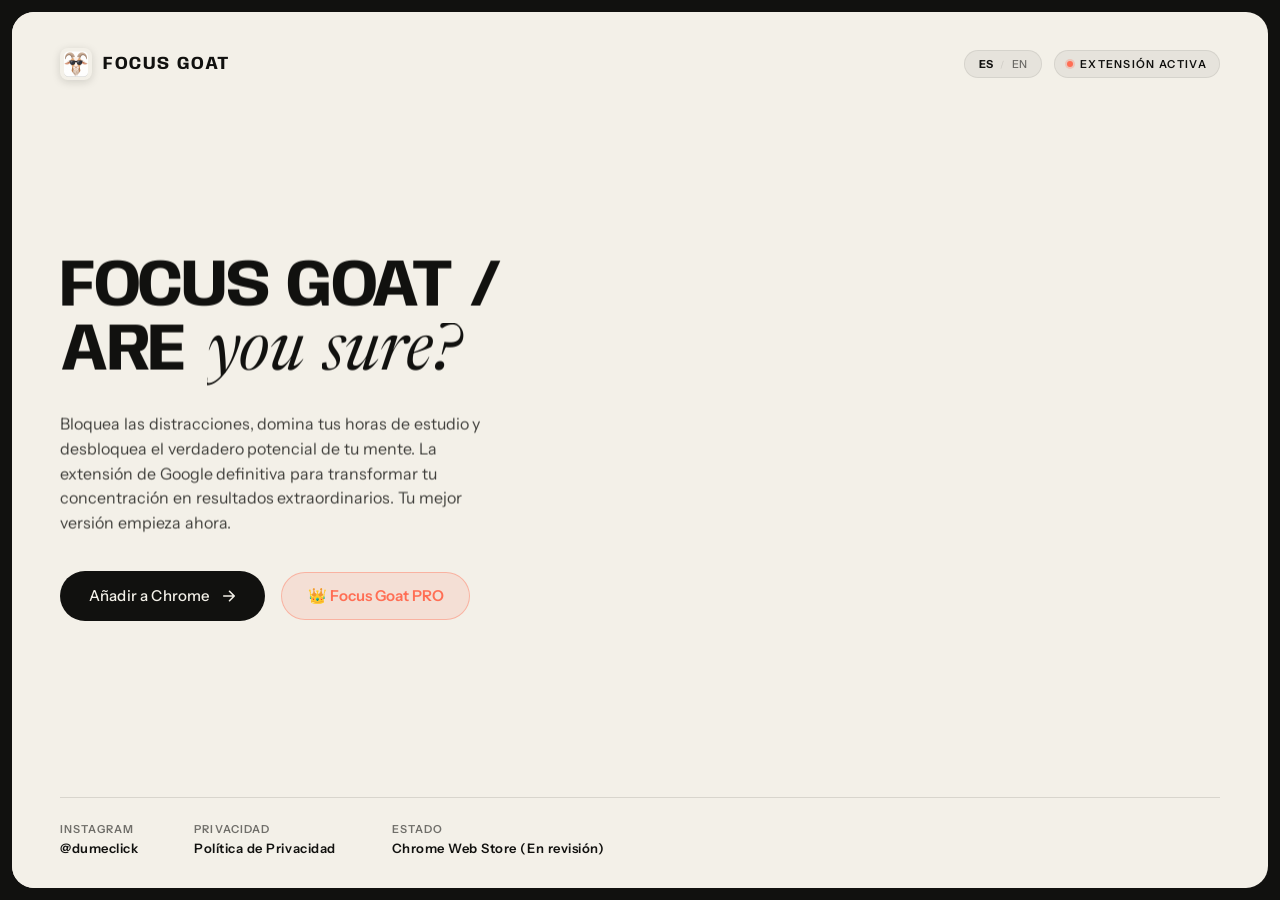
==== index.html @ 3cc32886 "feat: initial commit for Focus Goat landing page and Netlify deployment" ====
<!DOCTYPE html>
<html lang="es">
<head>
  <meta charset="UTF-8">
  <meta name="viewport" content="width=device-width, initial-scale=1.0">
  <title>Focus Goat — Extensión de Google para Concentración y Estudio</title>
  <meta name="description" content="Focus Goat: La extensión de Google definitiva para centrarse estudiando, eliminar distracciones y dominar tu productividad académica.">

  <!-- Fuentes tipográficas -->
  <link rel="preconnect" href="https://fonts.googleapis.com">
  <link rel="preconnect" href="https://fonts.gstatic.com" crossorigin>
  <link rel="stylesheet" href="https://fonts.googleapis.com/css2?family=Instrument+Sans:ital,wdth,wght@0,75..100,400..700&amp;display=swap">
  <link rel="stylesheet" href="https://fonts.googleapis.com/css2?family=Anybody:ital,wdth,wght@0,75..125,400..700&amp;display=swap">
  <link rel="stylesheet" href="https://fonts.googleapis.com/css2?family=Newsreader:ital,wght@1,400&amp;display=swap">

  <link rel="icon" type="image/png" href="media/logo.png">
  <link rel="stylesheet" href="style.css">
</head>
<body>

  <!-- Contenedor exterior con margen de 12px y radio de 22px -->
  <main class="hero-frame" id="hero">

    <!-- Capa multimedia: video en bucle de goat-animacion -->
    <div class="hero-media-container" aria-hidden="true">
      <video
        class="hero-video"
        autoplay
        muted
        loop
        playsinline
        preload="auto"
      >
        <source src="media/goat-animacion.mp4" type="video/mp4">
        <source src="/media/goat-animacion.mp4" type="video/mp4">
      </video>
    </div>

    <!-- Fade marfil localizado exclusivamente detrás del texto izquierdo, sin lavar el resto del video -->
    <div class="hero-fade-scrim" aria-hidden="true"></div>

    <!-- Contenido editorial interactivo -->
    <div class="hero-content">

      <!-- Navegación mínima superior -->
      <header class="section-nav hero-nav">
        <div class="nav-brand">
          <img src="media/logo.png" alt="Focus Goat Logo" class="brand-logo-img">
          <span class="brand-name">FOCUS GOAT</span>
        </div>
        <div class="nav-meta">
          <div class="lang-switcher" role="group" aria-label="Selección de idioma">
            <button type="button" class="lang-btn is-active" data-lang="es">ES</button>
            <span class="lang-divider">/</span>
            <button type="button" class="lang-btn" data-lang="en">EN</button>
          </div>
          <span class="status-indicator">
            <span class="status-dot"></span>
            <span data-i18n="status">EXTENSIÓN ACTIVA</span>
          </span>
        </div>
      </header>

      <!-- Bloque principal de texto a la izquierda -->
      <div class="hero-body">
        <div class="hero-editorial-block">
          <h1 class="section-title hero-title" data-stagger-text data-stagger-divide="word" data-stagger-delay="0.15">
            FOCUS GOAT /<br>
            ARE <em>you sure?</em>
          </h1>
          <p class="section-copy hero-description" data-stagger-text data-stagger-divide="word" data-stagger-delay="0.35" data-i18n="description">
            Bloquea las distracciones, domina tus horas de estudio y desbloquea el verdadero potencial de tu mente. La extensión de Google definitiva para transformar tu concentración en resultados extraordinarios. Tu mejor versión empieza ahora.
          </p>
          <div class="hero-actions">
            <button type="button" class="hero-button" id="btnOpenInstallModal">
              <span data-i18n="cta">Añadir a Chrome</span>
              <svg class="button-arrow" width="14" height="14" viewBox="0 0 14 14" fill="none" xmlns="http://www.w3.org/2000/svg" aria-hidden="true">
                <path d="M1.75 7H12.25M12.25 7L7.5 2.25M12.25 7L7.5 11.75" stroke="currentColor" stroke-width="1.6" stroke-linecap="round" stroke-linejoin="round"/>
              </svg>
            </button>
            <a href="https://oliverrc8.gumroad.com/l/focusgoat?wanted=true" target="_blank" rel="noopener noreferrer" class="hero-button-pro">
              <span>👑 Focus Goat PRO</span>
            </a>
          </div>
        </div>
      </div>

      <!-- Borde inferior con telemetría y datos técnicos -->
      <footer class="hero-footer section-copy">
        <div class="telemetry-item">
          <span class="telemetry-label">Instagram</span>
          <a href="https://instagram.com/dumeclick" target="_blank" rel="noopener noreferrer" class="telemetry-value" style="text-decoration: none; color: inherit;">@dumeclick</a>
        </div>
        <div class="telemetry-item">
          <span class="telemetry-label">Privacidad</span>
          <a href="privacy.html" class="telemetry-value" style="text-decoration: none; color: inherit;">Política de Privacidad</a>
        </div>
        <div class="telemetry-item">
          <span class="telemetry-label">Estado</span>
          <span class="telemetry-value">Chrome Web Store (En revisión)</span>
        </div>
      </footer>

    </div>

    <!-- Modal Guía de Instalación Rápida -->
    <div class="install-modal hidden" id="installModal" role="dialog" aria-modal="true" aria-hidden="true">
      <div class="install-modal-backdrop" id="modalBackdrop"></div>
      <div class="install-modal-card">
        <button type="button" class="modal-close" id="btnCloseModal" aria-label="Cerrar modal">&times;</button>
        <div class="modal-top-row">
          <img src="media/logo.png" alt="Focus Goat" class="modal-logo-img">
          <div class="modal-badge">TIENDA OFICIAL</div>
        </div>
        <h2 class="modal-title">Instalar Focus Goat</h2>
        <div class="install-steps">
          <div class="step-item">
            <span class="step-number">1</span>
            <div class="step-content">
              <strong>Chrome Web Store</strong>
              <p>La extensión se encuentra actualmente en revisión final por parte de Google y estará disponible en breves días para instalación directa en un clic.</p>
            </div>
          </div>
          <div class="step-item">
            <span class="step-number">2</span>
            <div class="step-content">
              <strong>Versión de Desarrollo / Código</strong>
              <p>Puedes consultar el código o clonar el repositorio oficial desde GitHub para probarla hoy mismo.</p>
            </div>
          </div>
          <div class="step-item">
            <span class="step-number">3</span>
            <div class="step-content">
              <strong>Acceso Focus Goat PRO</strong>
              <p>Consigue tu clave de licencia ilimitada en Gumroad para desbloquear blindaje estricto y sitios infinitos.</p>
            </div>
          </div>
        </div>
        <div class="modal-footer" style="display: flex; gap: 0.75rem; flex-wrap: wrap;">
          <a href="https://github.com/OliverRomeroCruz/focus" target="_blank" rel="noopener noreferrer" class="modal-action-btn" style="text-decoration: none; text-align: center; flex: 1;">Ver en GitHub</a>
          <a href="https://oliverrc8.gumroad.com/l/focusgoat?wanted=true" target="_blank" rel="noopener noreferrer" class="modal-action-btn" style="text-decoration: none; text-align: center; background: #ff6e54; color: #fff; flex: 1;">Conseguir PRO</a>
        </div>
      </div>
    </div>
  </main>

  <script src="script.js"></script>
</body>
</html>
---- style.css ----
/* ==========================================================================
   GLASSLINE — SISTEMA DE MOVILIDAD SUSPENDIDA
   Campaña de Arquitectura y Transporte Metropolitano
   ========================================================================== */

:root {
  --color-ivory: #F3F0E8;
  --color-ink: #11110F;
  --color-coral: #FF6E54;
  --color-ink-muted: rgba(17, 17, 15, 0.58);
  --color-ink-faint: rgba(17, 17, 15, 0.12);

  --font-body: 'Instrument Sans', -apple-system, BlinkMacSystemFont, "Segoe UI", Roboto, sans-serif;
  --font-title: 'Anybody', -apple-system, BlinkMacSystemFont, sans-serif;
  --font-serif: 'Newsreader', Georgia, serif;

  --frame-margin: 12px;
  --frame-radius: 22px;
}

/* Reset y caja */
*, *::before, *::after {
  box-sizing: border-box;
  margin: 0;
  padding: 0;
}

html, body {
  width: 100%;
  min-height: 100%;
  background-color: var(--color-ink);
  color: var(--color-ink);
  font-family: var(--font-body);
  -webkit-font-smoothing: antialiased;
  -moz-osx-font-smoothing: grayscale;
}

/* Clases solicitadas expresamente en la especificación */
.section-copy, .section-nav {
  font-family: var(--font-body);
}

.section-title {
  font-family: var(--font-title);
}

.section-title em {
  font-family: var(--font-serif);
  font-style: italic;
  font-weight: 400;
  text-transform: lowercase;
  letter-spacing: -0.01em;
}

/* Marco exterior del hero (12px margen, 22px radio) */
.hero-frame {
  position: relative;
  margin: var(--frame-margin);
  min-height: calc(100vh - (var(--frame-margin) * 2));
  min-height: calc(100dvh - (var(--frame-margin) * 2));
  border-radius: var(--frame-radius);
  background-color: var(--color-ivory);
  overflow: hidden;
  display: flex;
  flex-direction: column;
}

/* Contenedor del video y poster estático */
.hero-media-container {
  position: absolute;
  inset: 0;
  width: 100%;
  height: 100%;
  z-index: 1;
  pointer-events: none;
  overflow: hidden;
}

.hero-video {
  position: absolute;
  top: 0;
  right: 0;
  width: 100%;
  height: 100%;
  object-fit: cover;
  object-position: center;
  display: block;
}

.hero-poster {
  position: absolute;
  top: 0;
  right: 0;
  width: 100%;
  height: 100%;
  object-fit: cover;
  object-position: center right;
  display: none;
}

/* Fade marfil localizado detrás del texto sin lavar el resto del video */
.hero-fade-scrim {
  position: absolute;
  inset: 0;
  z-index: 2;
  pointer-events: none;
  background: linear-gradient(
    to right,
    #F3F0E8 0%,
    #F3F0E8 30%,
    rgba(243, 240, 232, 0.95) 38%,
    rgba(243, 240, 232, 0.6) 48%,
    rgba(243, 240, 232, 0.15) 58%,
    rgba(243, 240, 232, 0) 66%
  );
}

/* Capa de contenido editorial */
.hero-content {
  position: relative;
  z-index: 3;
  display: flex;
  flex-direction: column;
  justify-content: space-between;
  min-height: inherit;
  flex: 1;
  padding: 2.25rem 3rem 2rem 3rem;
}

/* 1. Navegación mínima arriba */
.hero-nav {
  display: flex;
  justify-content: space-between;
  align-items: center;
  width: 100%;
}

.nav-brand {
  display: flex;
  align-items: center;
  gap: 0.7rem;
}

.brand-logo-img {
  width: 32px;
  height: 32px;
  border-radius: 8px;
  object-fit: cover;
  box-shadow: 0 2px 8px rgba(17, 17, 15, 0.15);
  display: block;
}

.brand-name {
  font-family: var(--font-title);
  font-weight: 700;
  font-size: 1.125rem;
  letter-spacing: 0.08em;
  color: var(--color-ink);
}

.nav-meta {
  display: flex;
  align-items: center;
  gap: 0.75rem;
}

.lang-switcher {
  display: inline-flex;
  align-items: center;
  gap: 0.15rem;
  padding: 0.25rem 0.55rem;
  background: rgba(17, 17, 15, 0.05);
  border: 1px solid rgba(17, 17, 15, 0.08);
  border-radius: 999px;
  font-size: 0.6875rem;
  letter-spacing: 0.06em;
}

.lang-btn {
  background: none;
  border: none;
  padding: 0.1rem 0.3rem;
  cursor: pointer;
  font-family: var(--font-body);
  font-size: inherit;
  font-weight: 500;
  color: var(--color-ink-muted);
  border-radius: 4px;
  transition: color 0.15s ease;
}

.lang-btn:hover {
  color: var(--color-ink);
}

.lang-btn.is-active {
  color: var(--color-ink);
  font-weight: 700;
}

.lang-divider {
  color: var(--color-ink-faint);
  font-size: 0.6rem;
  user-select: none;
}

.status-indicator {
  display: inline-flex;
  align-items: center;
  gap: 0.45rem;
  font-size: 0.6875rem;
  font-weight: 600;
  letter-spacing: 0.12em;
  text-transform: uppercase;
  color: var(--color-ink);
  background: rgba(17, 17, 15, 0.05);
  border: 1px solid rgba(17, 17, 15, 0.08);
  padding: 0.35rem 0.75rem;
  border-radius: 999px;
}

.status-dot {
  width: 6px;
  height: 6px;
  border-radius: 50%;
  background-color: var(--color-coral);
  box-shadow: 0 0 0 2px rgba(255, 110, 84, 0.25);
  display: inline-block;
}

/* 2. Cuerpo y bloque de texto negro a la izquierda */
.hero-body {
  display: flex;
  align-items: center;
  flex: 1;
  padding: 3rem 0;
}

.hero-editorial-block {
  max-width: 580px;
  text-align: left;
}

.hero-eyebrow {
  display: inline-block;
  font-family: var(--font-body);
  font-size: 0.75rem;
  font-weight: 600;
  letter-spacing: 0.16em;
  text-transform: uppercase;
  color: var(--color-coral);
  margin-bottom: 1.15rem;
}

.hero-title {
  font-size: clamp(2.75rem, 5.2vw, 4.85rem);
  font-weight: 700;
  line-height: 0.96;
  letter-spacing: -0.035em;
  text-transform: uppercase;
  color: var(--color-ink);
  margin-bottom: 1.5rem;
}

.hero-title em {
  font-family: var(--font-serif);
  font-style: italic;
  font-weight: 400;
  text-transform: lowercase;
  letter-spacing: -0.01em;
  padding-left: 0.08em;
  padding-right: 0.22em; /* Previene recorte de la inclinación cursiva y del signo ? */
  display: inline-block;
}

.hero-description {
  font-size: clamp(1rem, 1.25vw, 1.125rem);
  line-height: 1.55;
  color: rgba(17, 17, 15, 0.8);
  max-width: 440px;
  margin-bottom: 2.25rem;
}

/* Botón negro "Ver el trayecto" */
.hero-actions {
  display: flex;
  align-items: center;
}

.hero-button {
  display: inline-flex;
  align-items: center;
  gap: 0.75rem;
  background-color: var(--color-ink);
  color: var(--color-ivory);
  font-family: var(--font-body);
  font-size: 0.9375rem;
  font-weight: 500;
  letter-spacing: 0.01em;
  text-decoration: none;
  padding: 0.9rem 1.75rem;
  border-radius: 999px;
  transition: transform 0.2s cubic-bezier(0.16, 1, 0.3, 1),
              background-color 0.2s ease,
              box-shadow 0.2s ease;
  cursor: pointer;
  border: 1px solid transparent;
}

.hero-button:hover {
  background-color: #242421;
  transform: translateY(-1px);
  box-shadow: 0 8px 20px -4px rgba(17, 17, 15, 0.2);
}

.hero-button:active {
  transform: translateY(0);
}

.button-arrow {
  transition: transform 0.2s ease;
}

.hero-button:hover .button-arrow {
  transform: translateX(3px);
}

.hero-actions {
  display: flex;
  align-items: center;
  gap: 1rem;
  flex-wrap: wrap;
}

.hero-button-pro {
  display: inline-flex;
  align-items: center;
  gap: 0.5rem;
  background-color: rgba(255, 110, 84, 0.12);
  color: #ff6e54;
  border: 1px solid rgba(255, 110, 84, 0.4);
  font-family: var(--font-body);
  font-size: 0.9375rem;
  font-weight: 600;
  padding: 0.85rem 1.6rem;
  border-radius: 999px;
  text-decoration: none;
  transition: all 0.2s ease;
}

.hero-button-pro:hover {
  background-color: #ff6e54;
  color: #ffffff;
  transform: translateY(-1px);
  box-shadow: 0 8px 20px -4px rgba(255, 110, 84, 0.35);
}

/* 3. Borde inferior: telemetría (ruta, velocidad, edición) */
.hero-footer {
  display: grid;
  grid-template-columns: repeat(3, minmax(0, auto));
  justify-content: start;
  gap: 3.5rem;
  padding-top: 1.5rem;
  border-top: 1px solid var(--color-ink-faint);
  width: 100%;
}

.telemetry-item {
  display: flex;
  flex-direction: column;
  gap: 0.25rem;
  text-align: left;
}

.telemetry-label {
  font-size: 0.6875rem;
  font-weight: 600;
  letter-spacing: 0.1em;
  text-transform: uppercase;
  color: var(--color-ink-muted);
}

.telemetry-value {
  font-size: 0.8125rem;
  font-weight: 600;
  letter-spacing: 0.04em;
  color: var(--color-ink);
}

/* ==========================================================================
   ADAPTACIÓN RESPONSIVA MULTIDISPOSITIVO (TABLETS, MÓVILES Y LANDSCAPE)
   ========================================================================== */

/* 1. TABLETS (iPad, Android Tablets, pantallas medianas: 769px a 1024px) */
@media (min-width: 769px) and (max-width: 1024px) {
  :root {
    --frame-margin: 10px;
    --frame-radius: 20px;
  }

  .hero-content {
    padding: 2rem 2.5rem 1.75rem 2.5rem;
  }

  .hero-editorial-block {
    max-width: 500px;
  }

  .hero-title {
    font-size: clamp(2.5rem, 5.2vw, 3.4rem);
    line-height: 1.05;
    margin-bottom: 1.15rem;
  }

  .hero-description {
    font-size: 1.05rem;
    line-height: 1.55;
    max-width: 460px;
    margin-bottom: 2rem;
  }

  /* Fade equilibrado para tablets: cobertura sólida sobre el texto y transición suave al video */
  .hero-fade-scrim {
    background: linear-gradient(
      to right,
      #F3F0E8 0%,
      #F3F0E8 40%,
      rgba(243, 240, 232, 0.95) 54%,
      rgba(243, 240, 232, 0.65) 68%,
      rgba(243, 240, 232, 0.15) 80%,
      rgba(243, 240, 232, 0) 90%
    );
  }

  .install-modal-card {
    max-width: 480px;
    padding: 2rem;
  }
}

/* 2. MÓVILES Y PHABLETS (Pantallas hasta 768px) */
@media (max-width: 768px) {
  :root {
    --frame-margin: 8px;
    --frame-radius: 18px;
  }

  .hero-frame {
    /* Soporte seguro para navegadores móviles con barra de dirección dinámica */
    min-height: calc(100vh - 16px);
    min-height: calc(100dvh - 16px);
  }

  .hero-content {
    padding: max(1.25rem, env(safe-area-inset-top)) max(1.15rem, env(safe-area-inset-right)) max(1.15rem, env(safe-area-inset-bottom)) max(1.15rem, env(safe-area-inset-left));
  }

  .hero-nav {
    margin-bottom: 1rem;
    flex-wrap: wrap;
    gap: 0.65rem;
  }

  .brand-logo-img {
    width: 28px;
    height: 28px;
  }

  .brand-name {
    font-size: 0.95rem;
  }

  .status-indicator {
    font-size: 0.625rem;
    padding: 0.25rem 0.5rem;
  }

  .hero-body {
    padding: 1.25rem 0 1.75rem 0;
    align-items: flex-start;
  }

  .hero-editorial-block {
    text-align: left;
    max-width: 100%;
  }

  .hero-title {
    font-size: clamp(2rem, 8.5vw, 2.85rem);
    line-height: 1.04;
    margin-bottom: 1rem;
    word-break: break-word;
  }

  .hero-description {
    font-size: 0.9375rem;
    line-height: 1.5;
    margin-bottom: 1.5rem;
  }

  .hero-button {
    width: 100%;
    max-width: 320px;
    justify-content: center;
    padding: 0.85rem 1.4rem;
  }

  /* Fade vertical en móvil para asegurar 100% de contraste de lectura sobre el video */
  .hero-fade-scrim {
    background: linear-gradient(
      to bottom,
      #F3F0E8 0%,
      #F3F0E8 50%,
      rgba(243, 240, 232, 0.92) 66%,
      rgba(243, 240, 232, 0.4) 82%,
      rgba(243, 240, 232, 0) 96%
    );
  }

  .telemetry-secondary {
    display: none !important;
  }

  .hero-footer {
    grid-template-columns: 1fr;
    gap: 0;
    padding-top: 0.85rem;
  }

  /* Modal de instalación adaptado a pantallas táctiles */
  .install-modal {
    padding: 1rem;
  }

  .install-modal-card {
    padding: 1.75rem 1.35rem 1.5rem 1.35rem;
    max-height: 88dvh;
    overflow-y: auto;
    -webkit-overflow-scrolling: touch;
    width: 100%;
    border-radius: 16px;
    gap: 1rem;
  }

  .modal-title {
    font-size: 1.25rem;
  }

  .modal-footer {
    flex-direction: column;
    align-items: stretch;
    gap: 0.65rem;
  }

  .modal-action-btn {
    width: 100%;
    text-align: center;
  }

  .copy-feedback {
    text-align: center;
  }
}

/* 3. MÓVILES PEQUEÑOS (iPhone SE, dispositivos compactos <= 420px) */
@media (max-width: 420px) {
  :root {
    --frame-margin: 6px;
    --frame-radius: 14px;
  }

  .hero-content {
    padding: 1rem 0.9rem;
  }

  .hero-nav {
    gap: 0.5rem;
  }

  .brand-name {
    font-size: 0.875rem;
  }

  .lang-btn {
    font-size: 0.7rem;
    padding: 0.15rem 0.35rem;
  }

  .status-indicator {
    font-size: 0.58rem;
    padding: 0.2rem 0.4rem;
  }

  .hero-title {
    font-size: clamp(1.75rem, 8vw, 2.25rem);
    margin-bottom: 0.75rem;
  }

  .hero-description {
    font-size: 0.85rem;
    line-height: 1.45;
    margin-bottom: 1.25rem;
  }

  .hero-button {
    font-size: 0.875rem;
    padding: 0.8rem 1.2rem;
  }

  .install-modal-card {
    padding: 1.35rem 1rem;
  }

  .code-pill {
    word-break: break-all;
    font-size: 0.7rem;
  }
}

/* 4. DISPOSITIVOS EN ORIENTACIÓN HORIZONTAL / LANDSCAPE (Altura reducida <= 580px) */
@media (orientation: landscape) and (max-height: 580px) {
  .hero-frame {
    overflow-y: auto;
    -webkit-overflow-scrolling: touch;
    height: auto;
    min-height: calc(100vh - (var(--frame-margin) * 2));
    min-height: calc(100dvh - (var(--frame-margin) * 2));
  }

  .hero-content {
    min-height: auto;
    padding: 1rem 1.75rem;
    gap: 1rem;
  }

  .hero-body {
    padding: 0.5rem 0 1rem 0;
  }

  .hero-editorial-block {
    max-width: 480px;
  }

  .hero-title {
    font-size: clamp(1.6rem, 5.5vh, 2.2rem);
    margin-bottom: 0.5rem;
  }

  .hero-description {
    font-size: 0.85rem;
    line-height: 1.4;
    margin-bottom: 1rem;
  }

  .hero-fade-scrim {
    background: linear-gradient(
      to right,
      #F3F0E8 0%,
      #F3F0E8 45%,
      rgba(243, 240, 232, 0.95) 58%,
      rgba(243, 240, 232, 0.6) 72%,
      rgba(243, 240, 232, 0) 86%
    );
  }

  .install-modal-card {
    max-height: 94vh;
    padding: 1.25rem 1.5rem;
    gap: 0.75rem;
  }
}

/* ==========================================================================
   STAGGER TEXT ANIMATION (VengeanceUI / framer-motion recreation)
   ========================================================================== */
.stagger-mask {
  display: inline-block;
  overflow: hidden;
  position: relative;
  vertical-align: top;
  line-height: inherit;
  padding-right: 0.1em;
  margin-right: -0.05em;
}

.stagger-item {
  display: inline-block;
  will-change: transform, opacity;
  transform: translateY(115%);
  opacity: 0;
  transition: transform 0.6s cubic-bezier(0.22, 1, 0.36, 1),
              opacity 0.6s cubic-bezier(0.22, 1, 0.36, 1);
}

.stagger-mask.is-visible .stagger-item {
  transform: translateY(0%);
  opacity: 1;
}

/* ==========================================================================
   MODAL GUÍA DE INSTALACIÓN RÁPIDA
   ========================================================================== */
.install-modal {
  position: absolute;
  inset: 0;
  z-index: 50;
  display: flex;
  align-items: center;
  justify-content: center;
  padding: 1.5rem;
  transition: opacity 0.25s cubic-bezier(0.16, 1, 0.3, 1),
              visibility 0.25s cubic-bezier(0.16, 1, 0.3, 1);
}

.install-modal.hidden {
  opacity: 0;
  visibility: hidden;
  pointer-events: none;
}

.install-modal-backdrop {
  position: absolute;
  inset: 0;
  background: rgba(17, 17, 15, 0.65);
  backdrop-filter: blur(8px);
}

.install-modal-card {
  position: relative;
  z-index: 2;
  background: var(--color-ivory);
  border-radius: 20px;
  padding: 2.25rem 2.5rem;
  max-width: 540px;
  width: 100%;
  box-shadow: 0 25px 50px -12px rgba(0, 0, 0, 0.35);
  display: flex;
  flex-direction: column;
  gap: 1.25rem;
  border: 1px solid rgba(255, 255, 255, 0.4);
}

.modal-close {
  position: absolute;
  top: 1rem;
  right: 1.25rem;
  background: none;
  border: none;
  font-size: 1.75rem;
  line-height: 1;
  color: var(--color-ink-muted);
  cursor: pointer;
  padding: 0.2rem;
  border-radius: 4px;
}

.modal-close:hover {
  color: var(--color-ink);
}

.modal-top-row {
  display: flex;
  align-items: center;
  gap: 0.85rem;
}

.modal-logo-img {
  width: 44px;
  height: 44px;
  border-radius: 12px;
  object-fit: cover;
  box-shadow: 0 4px 12px rgba(17, 17, 15, 0.18);
  display: block;
}

.modal-badge {
  display: inline-block;
  align-self: flex-start;
  font-size: 0.65rem;
  font-weight: 700;
  letter-spacing: 0.12em;
  color: var(--color-coral);
  background: rgba(255, 110, 84, 0.1);
  padding: 0.25rem 0.65rem;
  border-radius: 999px;
  border: 1px solid rgba(255, 110, 84, 0.25);
}

.modal-title {
  font-family: var(--font-title);
  font-size: 1.45rem;
  font-weight: 700;
  line-height: 1.15;
  color: var(--color-ink);
}

.install-steps {
  display: flex;
  flex-direction: column;
  gap: 0.9rem;
}

.step-item {
  display: flex;
  align-items: flex-start;
  gap: 0.85rem;
}

.step-number {
  width: 26px;
  height: 26px;
  border-radius: 50%;
  background: var(--color-ink);
  color: var(--color-ivory);
  display: flex;
  align-items: center;
  justify-content: center;
  font-size: 0.75rem;
  font-weight: 700;
  flex-shrink: 0;
  margin-top: 0.15rem;
}

.step-content strong {
  display: block;
  font-size: 0.9rem;
  color: var(--color-ink);
  margin-bottom: 0.15rem;
}

.step-content p {
  font-size: 0.8125rem;
  color: var(--color-ink-muted);
  line-height: 1.4;
}

.code-pill {
  font-family: ui-monospace, SFMono-Regular, Menlo, Monaco, Consolas, monospace;
  font-size: 0.75rem;
  background: rgba(17, 17, 15, 0.07);
  padding: 0.15rem 0.45rem;
  border-radius: 4px;
  color: var(--color-ink);
  user-select: all;
}

.modal-footer {
  display: flex;
  align-items: center;
  gap: 1rem;
  padding-top: 0.75rem;
  border-top: 1px solid var(--color-ink-faint);
}

.modal-action-btn {
  padding: 0.7rem 1.4rem;
  background: var(--color-ink);
  color: var(--color-ivory);
  border: none;
  border-radius: 999px;
  font-size: 0.8125rem;
  font-weight: 600;
  cursor: pointer;
  transition: all 0.15s ease;
}

.modal-action-btn:hover {
  background: #000;
  transform: translateY(-1px);
}

.copy-feedback {
  font-size: 0.75rem;
  font-weight: 600;
  color: #16a34a;
  opacity: 0;
  transition: opacity 0.2s ease;
}

.copy-feedback.is-visible {
  opacity: 1;
}

/* ==========================================================================
   ACCESIBILIDAD: PREFERS-REDUCED-MOTION
   "Respeta prefers-reduced-motion"
   ========================================================================== */
@media (prefers-reduced-motion: reduce) {
  .hero-video {
    display: none;
  }

  .hero-poster {
    display: block;
  }

  *, *::before, *::after {
    animation-duration: 0.001ms !important;
    animation-iteration-count: 1 !important;
    transition-duration: 0.001ms !important;
  }
}
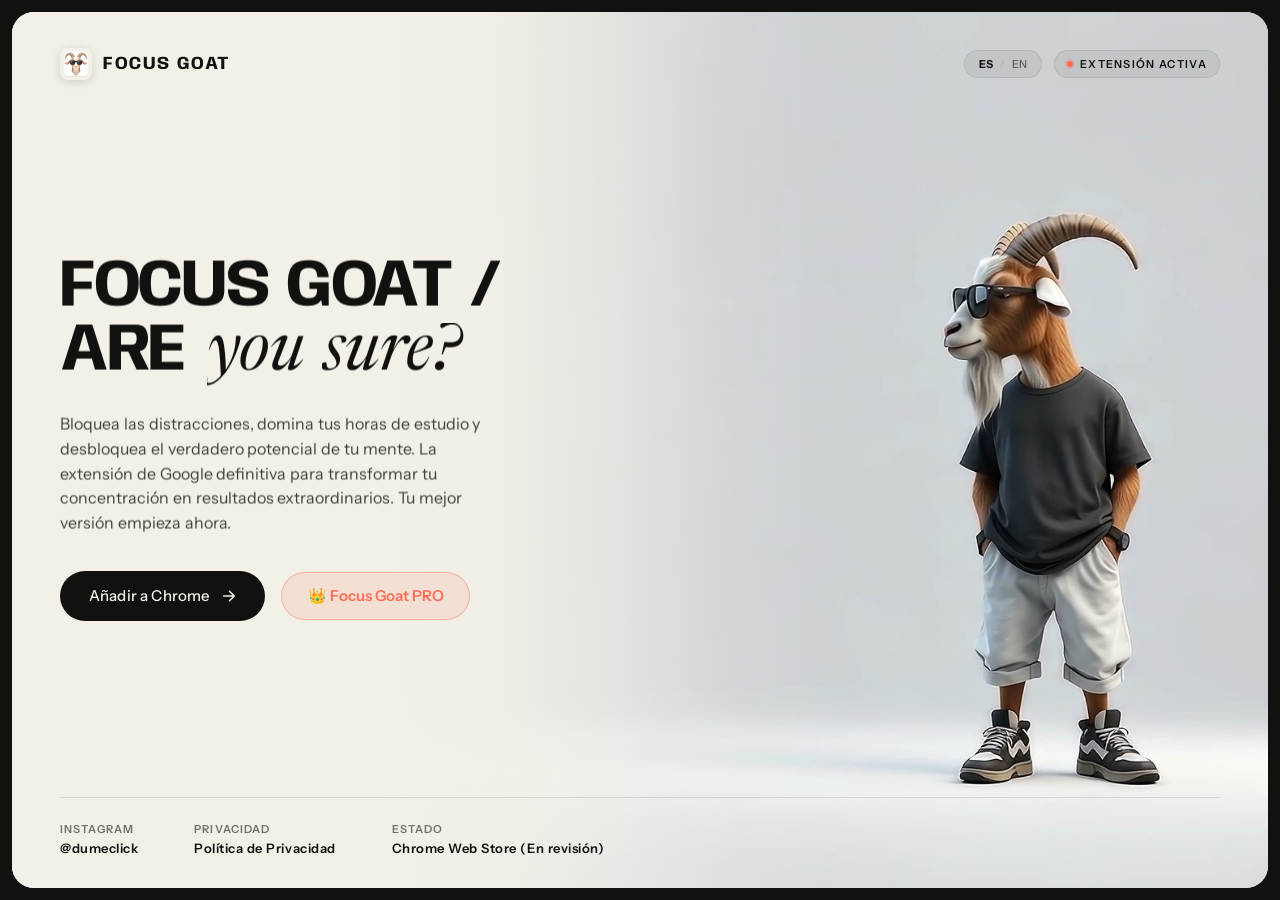
==== commit 99b633fc: "fix(media): enfocar video en la cabra (84% horizontal) y anadir poster fallback con autoplay tactil " ====
--- a/index.html
+++ b/index.html
@@ -29,6 +29,8 @@
         muted
         loop
         playsinline
+        webkit-playsinline
+        poster="media/goat-poster.jpg"
         preload="auto"
       >
         <source src="media/goat-animacion.mp4" type="video/mp4">
--- a/style.css
+++ b/style.css
@@ -83,7 +83,7 @@
   width: 100%;
   height: 100%;
   object-fit: cover;
-  object-position: center;
+  object-position: 84% center;
   display: block;
 }
 
@@ -399,42 +399,65 @@
     --frame-radius: 20px;
   }
 
+  .hero-video {
+    object-position: 84% center;
+  }
+
   .hero-content {
-    padding: 2rem 2.5rem 1.75rem 2.5rem;
+    padding: 2.25rem 2.5rem 2rem 2.5rem;
   }
 
   .hero-editorial-block {
-    max-width: 500px;
+    max-width: 440px;
   }
 
   .hero-title {
-    font-size: clamp(2.5rem, 5.2vw, 3.4rem);
+    font-size: clamp(2.4rem, 4.8vw, 3.2rem);
     line-height: 1.05;
     margin-bottom: 1.15rem;
   }
 
   .hero-description {
-    font-size: 1.05rem;
+    font-size: 1.025rem;
     line-height: 1.55;
-    max-width: 460px;
-    margin-bottom: 2rem;
-  }
-
-  /* Fade equilibrado para tablets: cobertura sólida sobre el texto y transición suave al video */
+    max-width: 440px;
+    margin-bottom: 1.75rem;
+  }
+
+  .hero-actions {
+    display: flex;
+    flex-direction: row;
+    align-items: center;
+    gap: 1rem;
+    flex-wrap: wrap;
+  }
+
+  .hero-button,
+  .hero-button-pro {
+    padding: 0.85rem 1.5rem;
+    font-size: 0.9375rem;
+  }
+
+  /* Fade equilibrado para tablets: deja visible a la cabra a la derecha */
   .hero-fade-scrim {
     background: linear-gradient(
       to right,
       #F3F0E8 0%,
-      #F3F0E8 40%,
-      rgba(243, 240, 232, 0.95) 54%,
-      rgba(243, 240, 232, 0.65) 68%,
-      rgba(243, 240, 232, 0.15) 80%,
-      rgba(243, 240, 232, 0) 90%
+      #F3F0E8 34%,
+      rgba(243, 240, 232, 0.88) 46%,
+      rgba(243, 240, 232, 0.45) 58%,
+      rgba(243, 240, 232, 0.08) 70%,
+      rgba(243, 240, 232, 0) 80%
     );
   }
 
+  .hero-footer {
+    grid-template-columns: repeat(3, minmax(0, auto));
+    gap: 2.5rem;
+  }
+
   .install-modal-card {
-    max-width: 480px;
+    max-width: 500px;
     padding: 2rem;
   }
 }
@@ -447,38 +470,59 @@
   }
 
   .hero-frame {
-    /* Soporte seguro para navegadores móviles con barra de dirección dinámica */
+    overflow-y: auto;
+    -webkit-overflow-scrolling: touch;
+    height: auto;
     min-height: calc(100vh - 16px);
     min-height: calc(100dvh - 16px);
+    display: flex;
+    flex-direction: column;
   }
 
   .hero-content {
-    padding: max(1.25rem, env(safe-area-inset-top)) max(1.15rem, env(safe-area-inset-right)) max(1.15rem, env(safe-area-inset-bottom)) max(1.15rem, env(safe-area-inset-left));
+    min-height: calc(100dvh - 16px);
+    display: flex;
+    flex-direction: column;
+    justify-content: space-between;
+    padding: max(1.15rem, env(safe-area-inset-top)) max(1.1rem, env(safe-area-inset-right)) max(1.15rem, env(safe-area-inset-bottom)) max(1.1rem, env(safe-area-inset-left));
+    gap: 1.25rem;
   }
 
   .hero-nav {
-    margin-bottom: 1rem;
-    flex-wrap: wrap;
-    gap: 0.65rem;
+    display: flex;
+    align-items: center;
+    justify-content: space-between;
+    width: 100%;
+    margin-bottom: 0.5rem;
+    padding-bottom: 0.5rem;
+    gap: 0.75rem;
   }
 
   .brand-logo-img {
-    width: 28px;
-    height: 28px;
+    width: 30px;
+    height: 30px;
   }
 
   .brand-name {
     font-size: 0.95rem;
+    letter-spacing: 0.03em;
+  }
+
+  .nav-meta {
+    display: flex;
+    align-items: center;
+    gap: 0.65rem;
   }
 
   .status-indicator {
     font-size: 0.625rem;
-    padding: 0.25rem 0.5rem;
+    padding: 0.25rem 0.55rem;
   }
 
   .hero-body {
-    padding: 1.25rem 0 1.75rem 0;
+    padding: 0.75rem 0 1.25rem 0;
     align-items: flex-start;
+    flex: 1 0 auto;
   }
 
   .hero-editorial-block {
@@ -487,59 +531,102 @@
   }
 
   .hero-title {
-    font-size: clamp(2rem, 8.5vw, 2.85rem);
-    line-height: 1.04;
-    margin-bottom: 1rem;
+    font-size: clamp(2.1rem, 7.8vw, 2.75rem);
+    line-height: 1.06;
+    letter-spacing: -0.02em;
+    margin-bottom: 0.85rem;
     word-break: break-word;
   }
 
   .hero-description {
+    font-size: 0.95rem;
+    line-height: 1.55;
+    margin-bottom: 1.35rem;
+    color: rgba(17, 17, 15, 0.75);
+    max-width: 100%;
+  }
+
+  .hero-actions {
+    display: flex;
+    flex-direction: column;
+    width: 100%;
+    max-width: 340px;
+    gap: 0.75rem;
+  }
+
+  .hero-button,
+  .hero-button-pro {
+    width: 100%;
+    max-width: 100%;
+    justify-content: center;
+    text-align: center;
+    padding: 0.85rem 1.4rem;
     font-size: 0.9375rem;
-    line-height: 1.5;
-    margin-bottom: 1.5rem;
-  }
-
-  .hero-button {
-    width: 100%;
-    max-width: 320px;
-    justify-content: center;
-    padding: 0.85rem 1.4rem;
+    min-height: 48px;
+    box-sizing: border-box;
+  }
+
+  .hero-video {
+    object-position: 84% 65%;
   }
 
   /* Fade vertical en móvil para asegurar 100% de contraste de lectura sobre el video */
   .hero-fade-scrim {
     background: linear-gradient(
       to bottom,
-      #F3F0E8 0%,
-      #F3F0E8 50%,
-      rgba(243, 240, 232, 0.92) 66%,
-      rgba(243, 240, 232, 0.4) 82%,
-      rgba(243, 240, 232, 0) 96%
+      rgba(243, 240, 232, 0.98) 0%,
+      rgba(243, 240, 232, 0.92) 28%,
+      rgba(243, 240, 232, 0.55) 42%,
+      rgba(243, 240, 232, 0.08) 55%,
+      rgba(243, 240, 232, 0.04) 75%,
+      rgba(243, 240, 232, 0.5) 90%,
+      rgba(243, 240, 232, 0.92) 100%
     );
   }
 
-  .telemetry-secondary {
-    display: none !important;
-  }
-
   .hero-footer {
-    grid-template-columns: 1fr;
-    gap: 0;
-    padding-top: 0.85rem;
+    display: flex;
+    flex-direction: row;
+    flex-wrap: wrap;
+    justify-content: space-between;
+    align-items: center;
+    gap: 0.75rem 1.5rem;
+    padding-top: 1rem;
+    margin-top: auto;
+    border-top: 1px solid var(--color-ink-faint);
+    width: 100%;
+  }
+
+  .telemetry-item {
+    display: flex;
+    flex-direction: column;
+    gap: 0.15rem;
+  }
+
+  .telemetry-label {
+    font-size: 0.65rem;
+    letter-spacing: 0.05em;
+    color: var(--color-ink-muted);
+  }
+
+  .telemetry-value {
+    font-size: 0.8125rem;
+    color: var(--color-ink);
   }
 
   /* Modal de instalación adaptado a pantallas táctiles */
   .install-modal {
-    padding: 1rem;
+    padding: 0.75rem;
   }
 
   .install-modal-card {
-    padding: 1.75rem 1.35rem 1.5rem 1.35rem;
-    max-height: 88dvh;
+    padding: 1.5rem 1.25rem;
+    max-height: 86dvh;
     overflow-y: auto;
     -webkit-overflow-scrolling: touch;
     width: 100%;
-    border-radius: 16px;
+    max-width: 440px;
+    border-radius: 18px;
     gap: 1rem;
   }
 
@@ -548,6 +635,7 @@
   }
 
   .modal-footer {
+    display: flex;
     flex-direction: column;
     align-items: stretch;
     gap: 0.65rem;
@@ -556,101 +644,128 @@
   .modal-action-btn {
     width: 100%;
     text-align: center;
-  }
-
-  .copy-feedback {
-    text-align: center;
-  }
-}
-
-/* 3. MÓVILES PEQUEÑOS (iPhone SE, dispositivos compactos <= 420px) */
-@media (max-width: 420px) {
+    padding: 0.85rem;
+    font-size: 0.875rem;
+  }
+}
+
+/* 3. MÓVILES COMPACTOS (iPhone SE, Galaxy A, pantallas <= 400px) */
+@media (max-width: 400px) {
   :root {
     --frame-margin: 6px;
     --frame-radius: 14px;
   }
 
+  .hero-video {
+    object-position: 84% 65%;
+  }
+
+  .hero-fade-scrim {
+    background: linear-gradient(
+      to bottom,
+      rgba(243, 240, 232, 0.98) 0%,
+      rgba(243, 240, 232, 0.94) 30%,
+      rgba(243, 240, 232, 0.6) 42%,
+      rgba(243, 240, 232, 0.08) 52%,
+      rgba(243, 240, 232, 0.04) 76%,
+      rgba(243, 240, 232, 0.6) 90%,
+      rgba(243, 240, 232, 0.92) 100%
+    );
+  }
+
   .hero-content {
-    padding: 1rem 0.9rem;
-  }
-
-  .hero-nav {
-    gap: 0.5rem;
-  }
-
-  .brand-name {
+    padding: 0.95rem 0.85rem;
+  }
+
+  .hero-title {
+    font-size: clamp(1.8rem, 7.8vw, 2.25rem);
+    margin-bottom: 0.65rem;
+  }
+
+  .hero-description {
     font-size: 0.875rem;
-  }
-
-  .lang-btn {
-    font-size: 0.7rem;
-    padding: 0.15rem 0.35rem;
-  }
-
-  .status-indicator {
-    font-size: 0.58rem;
-    padding: 0.2rem 0.4rem;
-  }
-
-  .hero-title {
-    font-size: clamp(1.75rem, 8vw, 2.25rem);
-    margin-bottom: 0.75rem;
-  }
-
-  .hero-description {
-    font-size: 0.85rem;
-    line-height: 1.45;
-    margin-bottom: 1.25rem;
-  }
-
-  .hero-button {
+    line-height: 1.5;
+    margin-bottom: 1.15rem;
+  }
+
+  .hero-actions {
+    max-width: 100%;
+  }
+
+  .hero-button,
+  .hero-button-pro {
     font-size: 0.875rem;
-    padding: 0.8rem 1.2rem;
+    padding: 0.75rem 1.15rem;
+    min-height: 44px;
+  }
+
+  .hero-footer {
+    gap: 0.65rem 1rem;
   }
 
   .install-modal-card {
-    padding: 1.35rem 1rem;
-  }
-
-  .code-pill {
-    word-break: break-all;
-    font-size: 0.7rem;
-  }
-}
-
-/* 4. DISPOSITIVOS EN ORIENTACIÓN HORIZONTAL / LANDSCAPE (Altura reducida <= 580px) */
-@media (orientation: landscape) and (max-height: 580px) {
+    padding: 1.25rem 1rem;
+  }
+}
+
+/* 4. DISPOSITIVOS EN ORIENTACIÓN HORIZONTAL / LANDSCAPE (Altura reducida <= 560px) */
+@media (orientation: landscape) and (max-height: 560px) {
   .hero-frame {
     overflow-y: auto;
     -webkit-overflow-scrolling: touch;
     height: auto;
-    min-height: calc(100vh - (var(--frame-margin) * 2));
-    min-height: calc(100dvh - (var(--frame-margin) * 2));
+    min-height: calc(100vh - 12px);
+    min-height: calc(100dvh - 12px);
+  }
+
+  .hero-video {
+    object-position: 84% center;
   }
 
   .hero-content {
     min-height: auto;
-    padding: 1rem 1.75rem;
-    gap: 1rem;
+    padding: 1rem 1.5rem;
+    gap: 0.85rem;
   }
 
   .hero-body {
-    padding: 0.5rem 0 1rem 0;
+    padding: 0.5rem 0;
   }
 
   .hero-editorial-block {
-    max-width: 480px;
+    max-width: 500px;
   }
 
   .hero-title {
-    font-size: clamp(1.6rem, 5.5vh, 2.2rem);
-    margin-bottom: 0.5rem;
+    font-size: clamp(1.6rem, 5.2vh, 2.1rem);
+    margin-bottom: 0.4rem;
   }
 
   .hero-description {
-    font-size: 0.85rem;
-    line-height: 1.4;
-    margin-bottom: 1rem;
+    font-size: 0.875rem;
+    line-height: 1.45;
+    margin-bottom: 0.85rem;
+  }
+
+  .hero-actions {
+    flex-direction: row;
+    max-width: none;
+    gap: 0.75rem;
+  }
+
+  .hero-button,
+  .hero-button-pro {
+    width: auto;
+    min-height: 42px;
+    padding: 0.65rem 1.25rem;
+  }
+
+  .hero-footer {
+    display: flex;
+    flex-direction: row;
+    justify-content: flex-start;
+    gap: 2rem;
+    padding-top: 0.65rem;
   }
 
   .hero-fade-scrim {
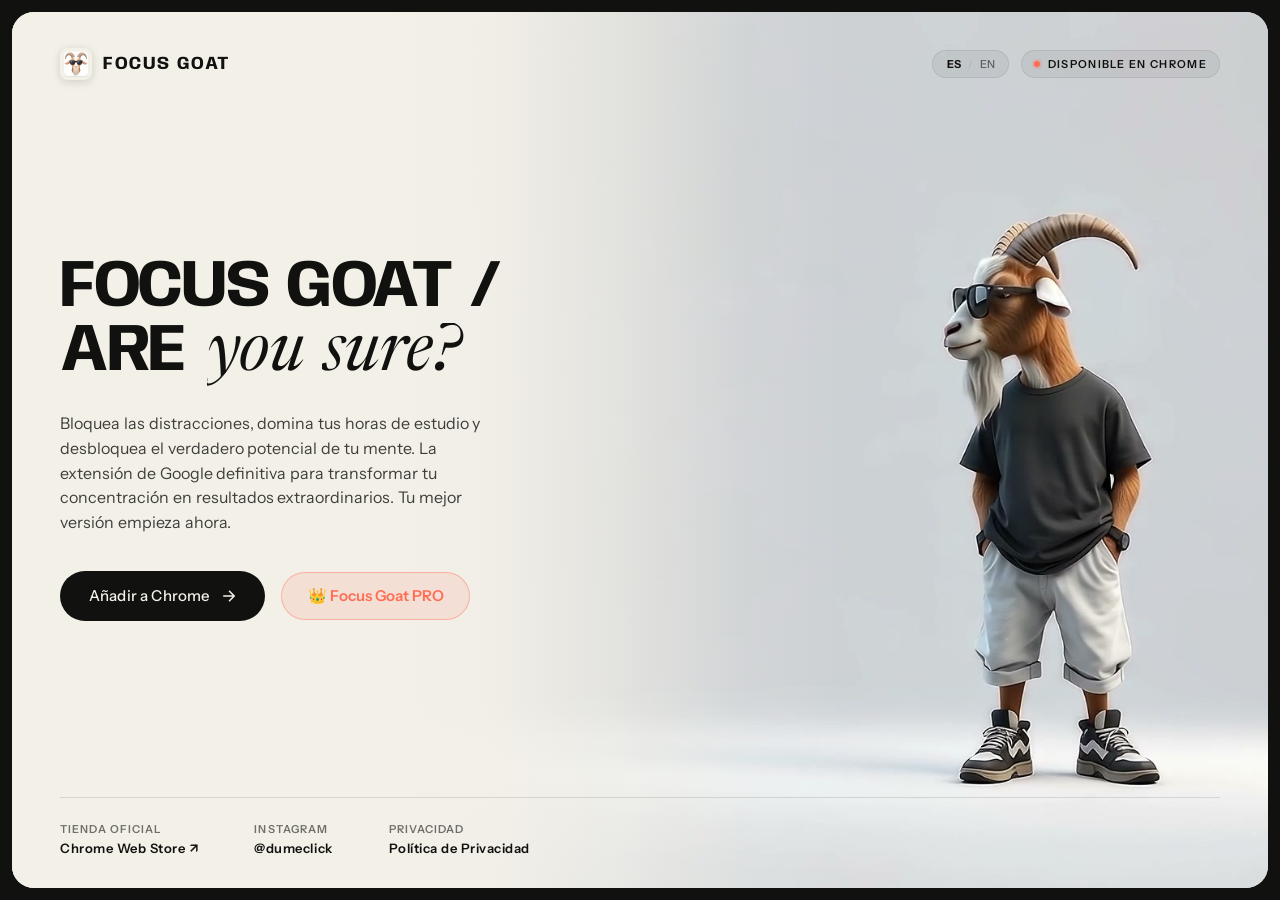
==== commit aa2809a0: "feat: actualizar enlaces a Chrome Web Store oficial tras publicacion" ====
--- a/index.html
+++ b/index.html
@@ -58,7 +58,7 @@
           </div>
           <span class="status-indicator">
             <span class="status-dot"></span>
-            <span data-i18n="status">EXTENSIÓN ACTIVA</span>
+            <span data-i18n="status">DISPONIBLE EN CHROME</span>
           </span>
         </div>
       </header>
@@ -74,12 +74,12 @@
             Bloquea las distracciones, domina tus horas de estudio y desbloquea el verdadero potencial de tu mente. La extensión de Google definitiva para transformar tu concentración en resultados extraordinarios. Tu mejor versión empieza ahora.
           </p>
           <div class="hero-actions">
-            <button type="button" class="hero-button" id="btnOpenInstallModal">
+            <a href="https://chromewebstore.google.com/detail/focus-goat-%E2%80%94-focus-study/lanijjkgnmknlfjnjgfflbpaadhdilmf" target="_blank" rel="noopener noreferrer" class="hero-button" id="btnAddToChrome">
               <span data-i18n="cta">Añadir a Chrome</span>
               <svg class="button-arrow" width="14" height="14" viewBox="0 0 14 14" fill="none" xmlns="http://www.w3.org/2000/svg" aria-hidden="true">
                 <path d="M1.75 7H12.25M12.25 7L7.5 2.25M12.25 7L7.5 11.75" stroke="currentColor" stroke-width="1.6" stroke-linecap="round" stroke-linejoin="round"/>
               </svg>
-            </button>
+            </a>
             <a href="https://oliverrc8.gumroad.com/l/focusgoat?wanted=true" target="_blank" rel="noopener noreferrer" class="hero-button-pro">
               <span>👑 Focus Goat PRO</span>
             </a>
@@ -90,59 +90,19 @@
       <!-- Borde inferior con telemetría y datos técnicos -->
       <footer class="hero-footer section-copy">
         <div class="telemetry-item">
+          <span class="telemetry-label" data-i18n="storeLabel">Tienda Oficial</span>
+          <a href="https://chromewebstore.google.com/detail/focus-goat-%E2%80%94-focus-study/lanijjkgnmknlfjnjgfflbpaadhdilmf" target="_blank" rel="noopener noreferrer" class="telemetry-value" style="text-decoration: none; color: inherit;" data-i18n="storeStatus">Chrome Web Store ↗</a>
+        </div>
+        <div class="telemetry-item">
           <span class="telemetry-label">Instagram</span>
           <a href="https://instagram.com/dumeclick" target="_blank" rel="noopener noreferrer" class="telemetry-value" style="text-decoration: none; color: inherit;">@dumeclick</a>
         </div>
         <div class="telemetry-item">
-          <span class="telemetry-label">Privacidad</span>
-          <a href="privacy.html" class="telemetry-value" style="text-decoration: none; color: inherit;">Política de Privacidad</a>
-        </div>
-        <div class="telemetry-item">
-          <span class="telemetry-label">Estado</span>
-          <span class="telemetry-value">Chrome Web Store (En revisión)</span>
+          <span class="telemetry-label" data-i18n="privacyLabel">Privacidad</span>
+          <a href="privacy.html" class="telemetry-value" style="text-decoration: none; color: inherit;" data-i18n="privacyLink">Política de Privacidad</a>
         </div>
       </footer>
 
-    </div>
-
-    <!-- Modal Guía de Instalación Rápida -->
-    <div class="install-modal hidden" id="installModal" role="dialog" aria-modal="true" aria-hidden="true">
-      <div class="install-modal-backdrop" id="modalBackdrop"></div>
-      <div class="install-modal-card">
-        <button type="button" class="modal-close" id="btnCloseModal" aria-label="Cerrar modal">&times;</button>
-        <div class="modal-top-row">
-          <img src="media/logo.png" alt="Focus Goat" class="modal-logo-img">
-          <div class="modal-badge">TIENDA OFICIAL</div>
-        </div>
-        <h2 class="modal-title">Instalar Focus Goat</h2>
-        <div class="install-steps">
-          <div class="step-item">
-            <span class="step-number">1</span>
-            <div class="step-content">
-              <strong>Chrome Web Store</strong>
-              <p>La extensión se encuentra actualmente en revisión final por parte de Google y estará disponible en breves días para instalación directa en un clic.</p>
-            </div>
-          </div>
-          <div class="step-item">
-            <span class="step-number">2</span>
-            <div class="step-content">
-              <strong>Versión de Desarrollo / Código</strong>
-              <p>Puedes consultar el código o clonar el repositorio oficial desde GitHub para probarla hoy mismo.</p>
-            </div>
-          </div>
-          <div class="step-item">
-            <span class="step-number">3</span>
-            <div class="step-content">
-              <strong>Acceso Focus Goat PRO</strong>
-              <p>Consigue tu clave de licencia ilimitada en Gumroad para desbloquear blindaje estricto y sitios infinitos.</p>
-            </div>
-          </div>
-        </div>
-        <div class="modal-footer" style="display: flex; gap: 0.75rem; flex-wrap: wrap;">
-          <a href="https://github.com/OliverRomeroCruz/focus" target="_blank" rel="noopener noreferrer" class="modal-action-btn" style="text-decoration: none; text-align: center; flex: 1;">Ver en GitHub</a>
-          <a href="https://oliverrc8.gumroad.com/l/focusgoat?wanted=true" target="_blank" rel="noopener noreferrer" class="modal-action-btn" style="text-decoration: none; text-align: center; background: #ff6e54; color: #fff; flex: 1;">Conseguir PRO</a>
-        </div>
-      </div>
     </div>
   </main>
 
